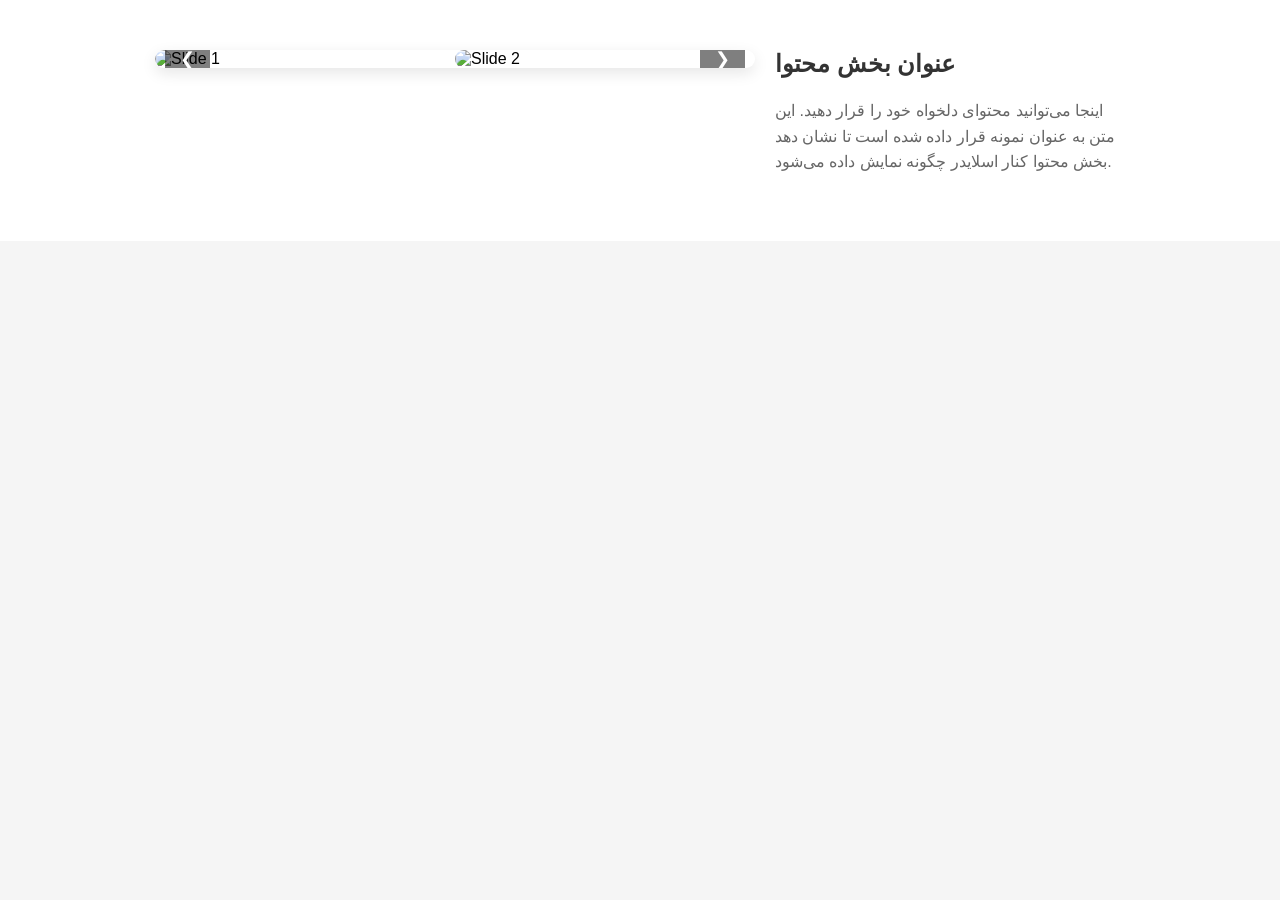
==== سیبری.html @ e6943df7 "Add files via upload" ====
<!DOCTYPE html>
<html lang="fa">
<head>
  <meta charset="UTF-8">
  <meta name="viewport" content="width=device-width, initial-scale=1.0">
  <title>اسلایدر دو تایی</title>
  <style>
    body {
      font-family: Arial, sans-serif;
      margin: 0;
      padding: 0;
      background-color: #f5f5f5;
    }

    .section {
      display: flex;
      justify-content: center;
      align-items: flex-start;
      gap: 20px;
      padding: 50px;
      background-color: #fff;
    }

    /* ستون اسلایدر */
    .slider-container {
      width: 60%;
      max-width: 600px;
      position: relative;
      overflow: hidden;
      border-radius: 10px;
      box-shadow: 0 5px 15px rgba(0,0,0,0.1);
    }

    .slides {
      display: flex;
      transition: transform 0.5s ease-in-out;
    }

    .slide {
      min-width: 50%;
      box-sizing: border-box;
    }

    .slide img {
      width: 100%;
      display: block;
      border-radius: 10px;
    }

    /* دکمه های قبلی/بعدی */
    .prev, .next {
      position: absolute;
      top: 50%;
      transform: translateY(-50%);
      background-color: rgba(0,0,0,0.5);
      color: #fff;
      border: none;
      padding: 10px 15px;
      cursor: pointer;
      border-radius: 5px;
      font-size: 18px;
    }

    .prev { left: 10px; }
    .next { right: 10px; }

    /* ستون محتوا */
    .content {
      width: 35%;
      max-width: 350px;
    }

    .content h2 {
      margin-top: 0;
      color: #333;
    }

    .content p {
      color: #666;
      line-height: 1.6;
    }

    /* ریسپانسیو */
    @media (max-width: 900px) {
      .section {
        flex-direction: column;
        align-items: center;
      }
      .slider-container, .content {
        width: 90%;
      }
    }
  </style>
</head>
<body>

  <div class="section">
    <!-- اسلایدر -->
    <div class="slider-container">
      <div class="slides">
        <div class="slide">
          <img src="./assets/images/پشت زمینه هدر.png" alt="Slide 1">
        </div>
        <div class="slide">
          <img src="./assets/images/عکس حرم2.jpg" alt="Slide 2">
        </div>
        <div class="slide">
            <img src="./assets/images/عکس حرم2.jpg" alt="Slide 2">
          </div>
          <div class="slide">
            <img src="./assets/images/عکس حرم2.jpg" alt="Slide 2">
          </div>
      </div>
      <button class="prev">&#10094;</button>
      <button class="next">&#10095;</button>
    </div>

    <!-- بخش محتوا -->
    <div class="content">
      <h2>عنوان بخش محتوا</h2>
      <p>
        اینجا می‌توانید محتوای دلخواه خود را قرار دهید. این متن به عنوان نمونه قرار داده شده است تا نشان دهد بخش محتوا کنار اسلایدر چگونه نمایش داده می‌شود.
      </p>
    </div>
  </div>

  <script>
    const slides = document.querySelector('.slides');
    const slide = document.querySelectorAll('.slide');
    const prev = document.querySelector('.prev');
    const next = document.querySelector('.next');
    let index = 0;

    function showSlide(i) {
      if (i >= slide.length) index = 0;
      else if (i < 0) index = slide.length - 1;
      slides.style.transform = `translateX(-${index * 100}%)`;
    }

    prev.addEventListener('click', () => {
      index--;
      showSlide(index);
    });

    next.addEventListener('click', () => {
      index++;
      showSlide(index);
    });

    // اسلایدر خودکار هر 5 ثانیه
    setInterval(() => {
      index++;
      showSlide(index);
    }, 5000);
  </script>

</body>
</html>
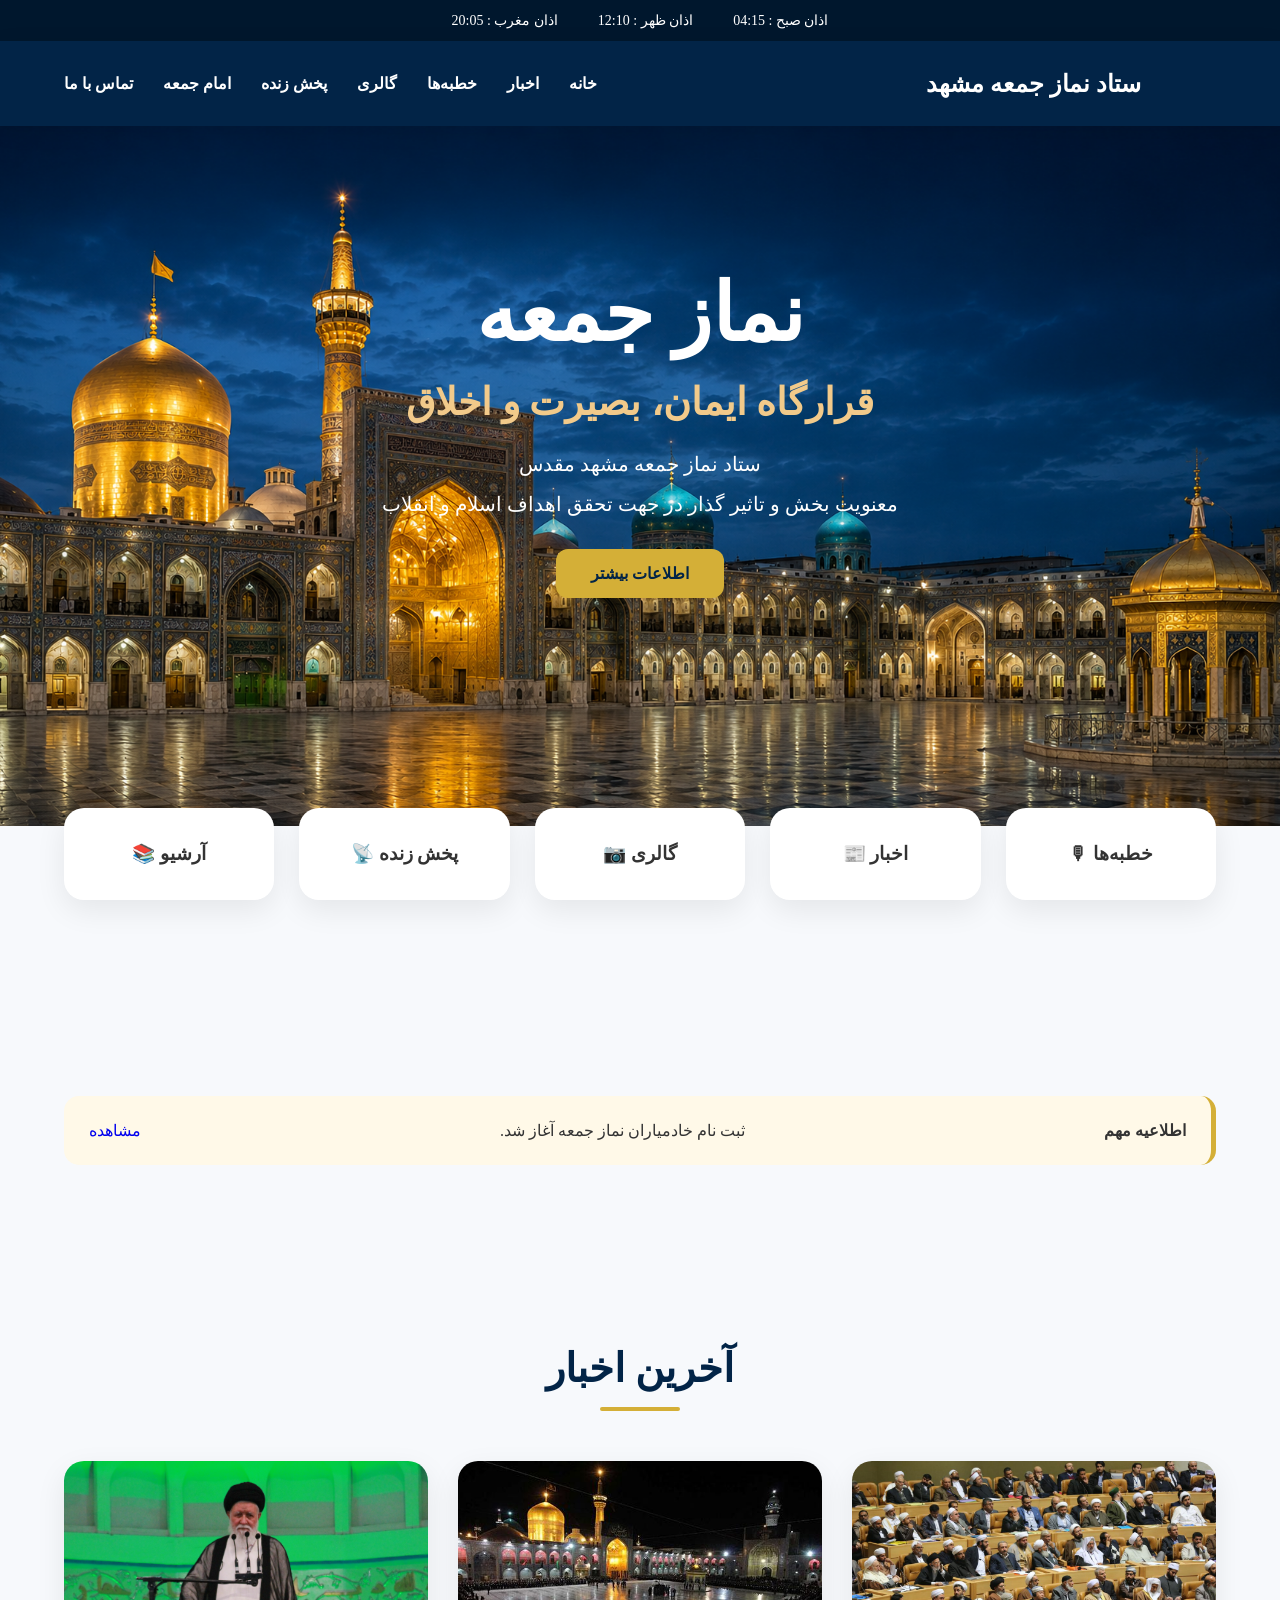
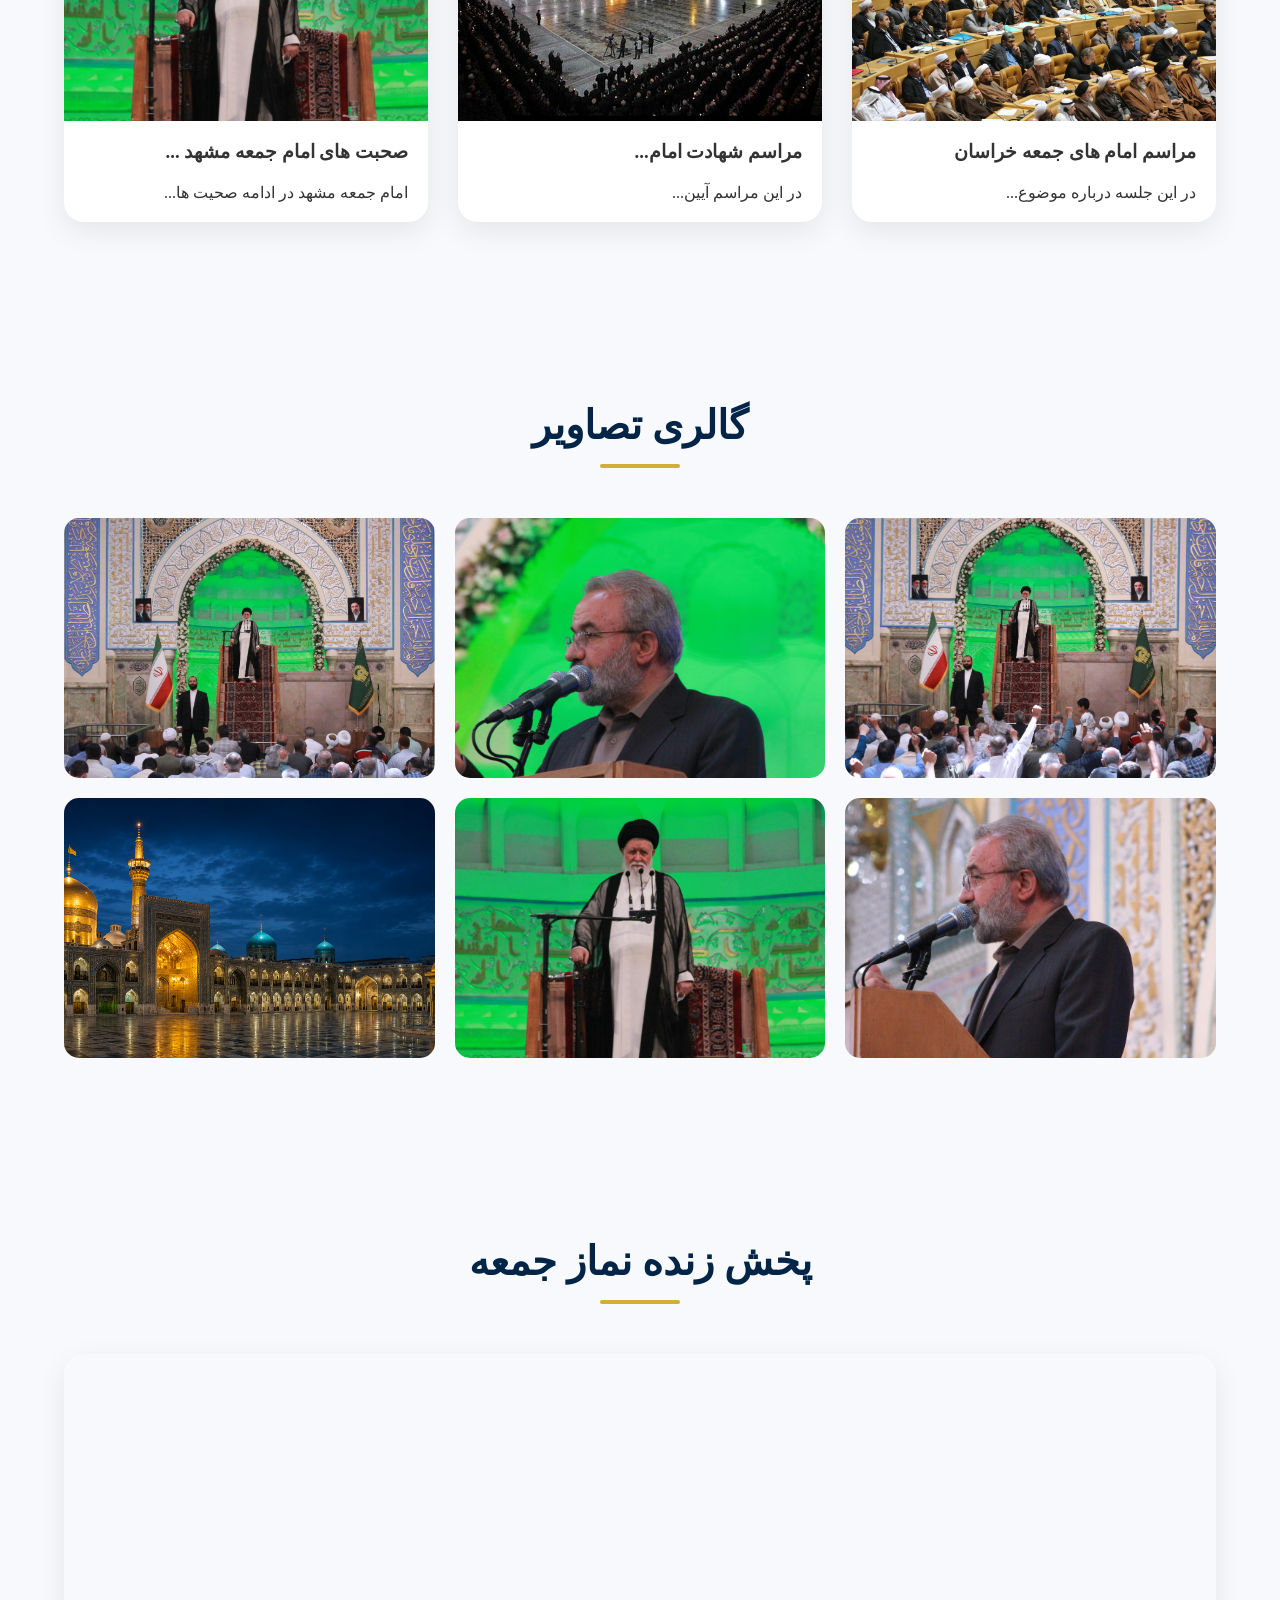
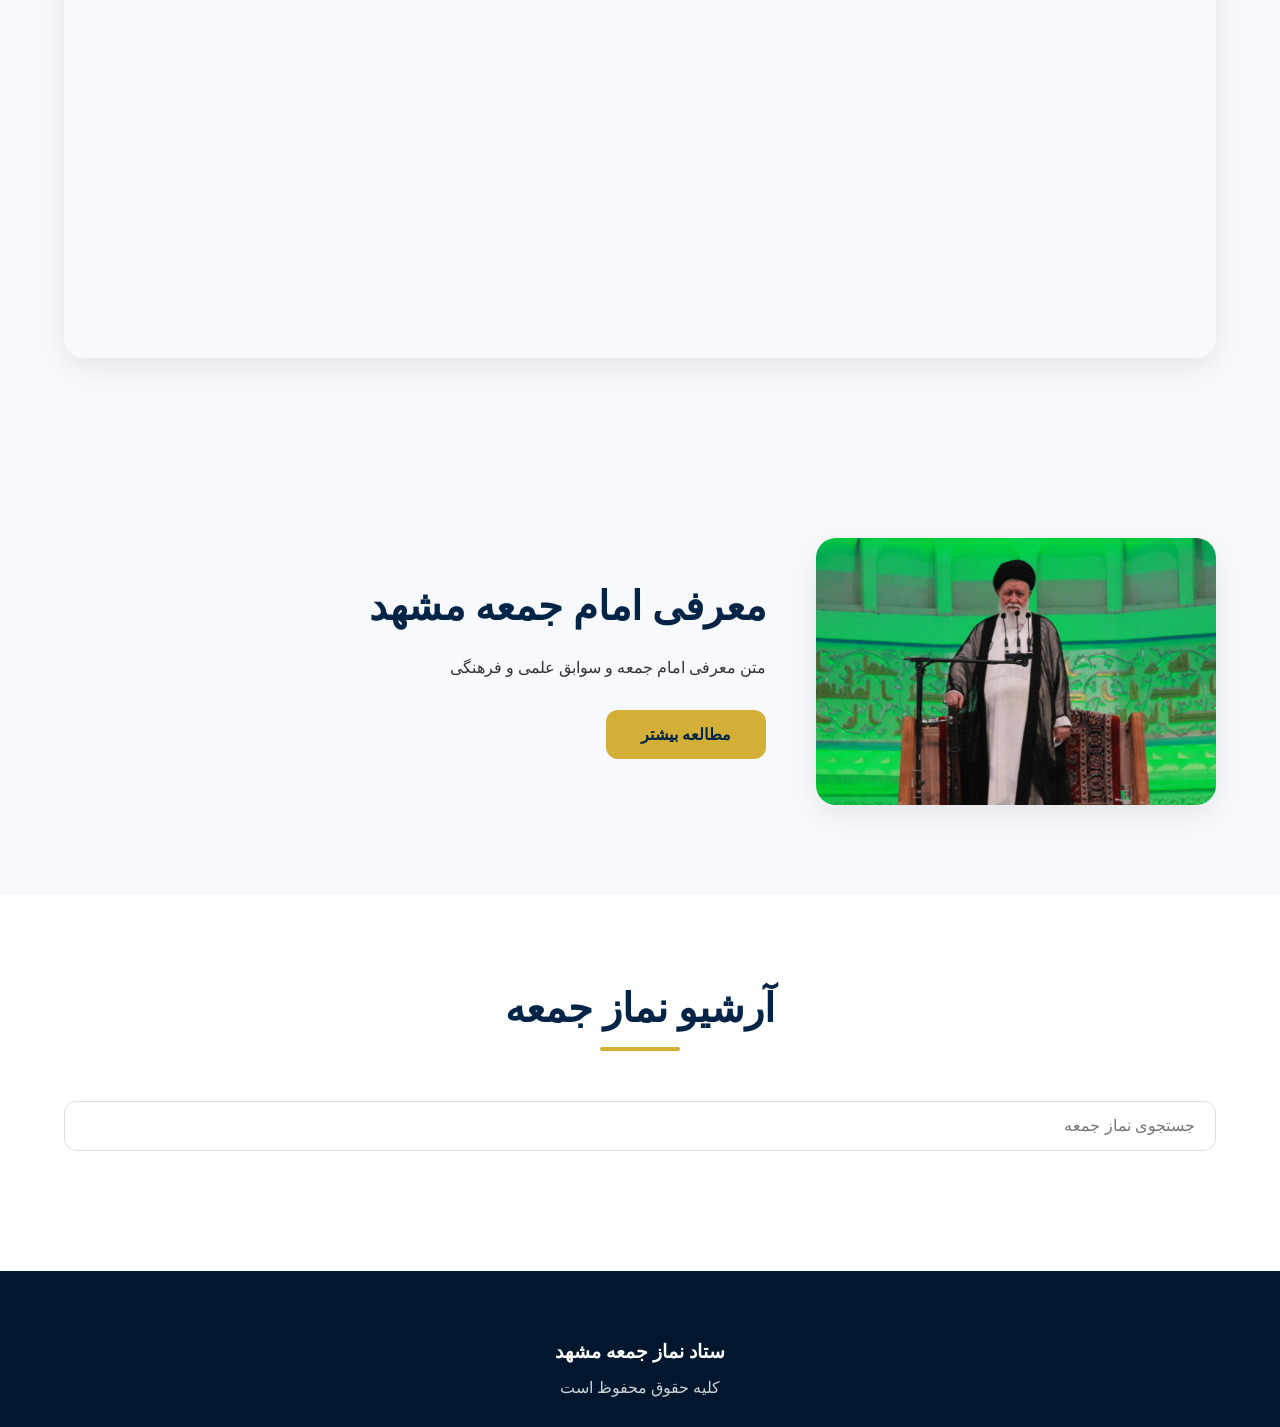
==== commit 60f1be3a: "Add files via upload" ====
--- a/سیبری.html
+++ b/سیبری.html
@@ -1,158 +1,1849 @@
 <!DOCTYPE html>
-<html lang="fa">
+<html lang="fa" dir="rtl">
+
 <head>
-  <meta charset="UTF-8">
-  <meta name="viewport" content="width=device-width, initial-scale=1.0">
-  <title>اسلایدر دو تایی</title>
-  <style>
-    body {
-      font-family: Arial, sans-serif;
-      margin: 0;
-      padding: 0;
-      background-color: #f5f5f5;
-    }
-
-    .section {
-      display: flex;
-      justify-content: center;
-      align-items: flex-start;
-      gap: 20px;
-      padding: 50px;
-      background-color: #fff;
-    }
-
-    /* ستون اسلایدر */
-    .slider-container {
-      width: 60%;
-      max-width: 600px;
-      position: relative;
-      overflow: hidden;
-      border-radius: 10px;
-      box-shadow: 0 5px 15px rgba(0,0,0,0.1);
-    }
-
-    .slides {
-      display: flex;
-      transition: transform 0.5s ease-in-out;
-    }
-
-    .slide {
-      min-width: 50%;
-      box-sizing: border-box;
-    }
-
-    .slide img {
-      width: 100%;
-      display: block;
-      border-radius: 10px;
-    }
-
-    /* دکمه های قبلی/بعدی */
-    .prev, .next {
-      position: absolute;
-      top: 50%;
-      transform: translateY(-50%);
-      background-color: rgba(0,0,0,0.5);
-      color: #fff;
-      border: none;
-      padding: 10px 15px;
-      cursor: pointer;
-      border-radius: 5px;
-      font-size: 18px;
-    }
-
-    .prev { left: 10px; }
-    .next { right: 10px; }
-
-    /* ستون محتوا */
-    .content {
-      width: 35%;
-      max-width: 350px;
-    }
-
-    .content h2 {
-      margin-top: 0;
-      color: #333;
-    }
-
-    .content p {
-      color: #666;
-      line-height: 1.6;
-    }
-
-    /* ریسپانسیو */
-    @media (max-width: 900px) {
-      .section {
-        flex-direction: column;
-        align-items: center;
-      }
-      .slider-container, .content {
-        width: 90%;
-      }
-    }
-  </style>
+
+<meta charset="UTF-8">
+<meta name="viewport" content="width=device-width, initial-scale=1.0">
+
+<title>ستاد نماز جمعه مشهد</title>
+
+<link rel="stylesheet" href="cs/style.css">
+<link href="https://cdn.jsdelivr.net/gh/rastikerdar/vazirmatn@v33.003/Vazirmatn-font-face.css" rel="stylesheet">
+
+<link rel="stylesheet"
+href="https://cdn.jsdelivr.net/npm/swiper@11/swiper-bundle.min.css">
+
+<link rel="preconnect" href="https://fonts.googleapis.com">
+
+<style>
+/*ریست و متغیرها*/
+
+button {
+    font-family: 'Vazirmatn', sans-serif;
+    font-size: 15px;
+}
+:root{
+
+    --primary:#022447;
+    --secondary:#d4af37;
+    --dark:#00172d;
+    --light:#f7f9fc;
+    --white:#ffffff;
+    
+    --radius:18px;
+    
+    --shadow:
+    0 10px 30px rgba(0,0,0,.08);
+    
+    }
+    
+    *{
+    margin:0;
+    padding:0;
+    box-sizing:border-box;
+    }
+    
+    html{
+    scroll-behavior:smooth;
+    }
+    
+    body{
+    
+    font-family:tahoma;
+    
+    background:var(--light);
+    
+    direction:rtl;
+    
+    overflow-x:hidden;
+    
+    color:#333;
+    }
+    
+    a{
+    text-decoration:none;
+    }
+    
+    img{
+    max-width:100%;
+    display:block;
+    }
+    
+    .container{
+    
+    width:90%;
+    
+    max-width:1400px;
+    
+    margin:auto;
+    }
+    
+    section{
+    
+    padding:90px 0;
+    }
+    /*نوار بالا*/
+    .top-bar{
+
+        background:var(--dark);
+        
+        color:white;
+        
+        padding:12px 0;
+        
+        font-size:14px;
+        }
+        
+        .prayer-times{
+        
+        display:flex;
+        
+        justify-content:center;
+        
+        gap:40px;
+        
+        flex-wrap:wrap;
+        }
+        /*هدر*/
+        .header{
+
+            background:var(--primary);
+            
+            position:sticky;
+            
+            top:0;
+            
+            z-index:999;
+            
+            box-shadow:0 5px 20px rgba(0,0,0,.1);
+            }
+            
+            .header .container{
+            
+            display:flex;
+            
+            justify-content:space-between;
+            
+            align-items:center;
+            
+            height:85px;
+            }
+            
+            .logo{
+            
+            display:flex;
+            
+            align-items:center;
+            
+            gap:15px;
+            
+            color:white;
+            }
+            
+            .logo img{
+            
+            width:60px;
+            }
+            
+            .menu ul{
+            
+            display:flex;
+            
+            list-style:none;
+            
+            gap:30px;
+            }
+            
+            .menu a{
+            
+            color:white;
+            
+            font-weight:bold;
+            
+            transition:.3s;
+            }
+            
+            .menu a:hover{
+            
+            color:var(--secondary);
+            }
+            /*منوی همبرگری*/
+            .hamburger{
+
+                display:none;
+                
+                width:35px;
+                
+                cursor:pointer;
+                }
+                
+                .hamburger span{
+                
+                display:block;
+                
+                height:4px;
+                
+                background:white;
+                
+                margin:6px 0;
+                
+                border-radius:10px;
+                
+                transition:.3s;
+                }
+                
+                .hamburger.active span:nth-child(1){
+                
+                transform:
+                rotate(45deg)
+                translate(7px,7px);
+                }
+                
+                .hamburger.active span:nth-child(2){
+                
+                opacity:0;
+                }
+                
+                .hamburger.active span:nth-child(3){
+                
+                transform:
+                rotate(-45deg)
+                translate(7px,-7px);
+                }
+                /*هیرو*/
+                .hero{
+                    background-image: url(../assets/images/پشت\ زمینه\ هدر.png);
+                    padding:0;
+                    
+                    height:700px;
+
+                    background-repeat: no-repeat; /* عدم تکرار */
+                    background-size: cover;       /* پوشش کامل صفحه */
+                    background-position: center;  /* قرارگیری در مرکز */
+                    }
+                    
+                    .heroSwiper{
+                    
+                    height:100%;
+                    }
+                    
+                    .swiper-slide{
+                    
+                    display:flex;
+                    
+                    align-items:center;
+                    
+                    justify-content:center;
+                    
+                    text-align:center;
+                    
+                    position:relative;
+                    }
+                    
+                    .swiper-slide::before{
+                    
+                    content:"";
+                    
+                    position:absolute;
+                    
+                    inset:0;
+                    
+                    /* background:rgba(0,0,0,.45); */
+                    
+                    z-index:1;
+                    }
+                    
+                    .hero-content{
+                    margin: auto;
+                    position:relative;
+                    
+                    z-index:2;
+                    margin-top: 11%;
+                    color:white;
+                    
+                    max-width:900px;
+                    }
+                    
+                    .hero-content h1{
+                    
+                    font-size:80px;
+                    
+                    margin-bottom:20px;
+                    }
+                    
+                    .hero-content h2{
+                    color: #f2ca8a;
+                    font-size:38px;
+                    
+                    margin-bottom:20px;
+                    }
+                    
+                    .hero-content p{
+                    
+                    font-size:20px;
+                    
+                    line-height:2;
+                    }
+                    /*تصاویر اسلایدر*/
+                    .slide1{
+
+                        background:url("./assets/images/پشت\ زمینه\ هدر.png");
+                        
+                        background-size:cover;
+                        background-position:center;
+                        }
+                        
+                        .slide2{
+                        
+                        background:url("../assets/images/hero2.jpg");
+                        
+                        background-size:cover;
+                        background-position:center;
+                        }
+                        
+                        .slide3{
+                        
+                        background:url("../assets/images/hero3.jpg");
+                        
+                        background-size:cover;
+                        background-position:center;
+                        }
+/*دکمه‌ها*/
+.btn{
+
+    display:inline-block;
+    
+    margin-top:25px;
+    
+    padding:15px 35px;
+    
+    background:var(--secondary);
+    
+    color:var(--primary);
+    
+    font-weight:bold;
+    
+    border-radius:12px;
+    
+    transition:.3s;
+    }
+    
+    .btn:hover{
+    
+    transform:translateY(-5px);
+    
+    box-shadow:
+    0 10px 25px rgba(212,175,55,.4);
+    }                        
+/*عنوان سکشن‌ها*/
+.section-title{
+
+    text-align:center;
+    
+    margin-bottom:50px;
+    }
+    
+    .section-title h2{
+    
+    font-size:40px;
+    
+    color:var(--primary);
+    
+    position:relative;
+    }
+    
+    .section-title h2::after{
+    
+    content:"";
+    
+    display:block;
+    
+    width:80px;
+    
+    height:4px;
+    
+    background:var(--secondary);
+    
+    margin:15px auto;
+    
+    border-radius:20px;
+    }
+/*خدمات*/
+.services .container{
+
+    display:grid;
+    
+    grid-template-columns:
+    repeat(5,1fr);
+    
+    gap:25px;
+    
+    margin-top:-100px;
+    
+    position:relative;
+    
+    z-index:50;
+    }
+    
+    .service-card{
+    margin-top: -.5rem;
+    background:white;
+    
+    padding:35px;
+    
+    text-align:center;
+    
+    border-radius:20px;
+    
+    box-shadow:var(--shadow);
+    
+    transition:.3s;
+    }
+    
+    .service-card:hover{
+    
+    transform:
+    translateY(-10px);
+    }        
+/*اطلاعیه مهم*/
+.important-box{
+
+    background:#fff9e8;
+    
+    border-right:5px solid var(--secondary);
+    
+    padding:25px;
+    
+    border-radius:15px;
+    
+    display:flex;
+    
+    justify-content:space-between;
+    
+    align-items:center;
+    
+    gap:20px;
+    }
+/*پخش زنده*/
+.live-box{
+
+    overflow:hidden;
+    
+    border-radius:20px;
+    
+    box-shadow:var(--shadow);
+    }
+    
+    .live-box iframe{
+    
+    width:100%;
+    
+    height:600px;
+    
+    border:none;
+    }
+/*معرفی امام جمعه*/
+.imam-grid{
+
+    display:grid;
+    
+    grid-template-columns:
+    400px 1fr;
+    
+    gap:50px;
+    
+    align-items:center;
+    }
+    
+    .imam-grid img{
+    
+    border-radius:20px;
+    
+    box-shadow:var(--shadow);
+    }
+    
+    .imam-grid h2{
+    
+    font-size:40px;
+    
+    margin-bottom:20px;
+    
+    color:var(--primary);
+    }
+    
+    .imam-grid p{
+    
+    line-height:2.2;
+    }
+    /*اخبار*/
+    .news-grid{
+
+        display:grid;
+        
+        grid-template-columns:
+        repeat(3,1fr);
+        
+        gap:30px;
+        }
+        
+        .news-card{
+        
+        background:white;
+        
+        border-radius:20px;
+        
+        overflow:hidden;
+        
+        box-shadow:var(--shadow);
+        }
+        
+        .news-card img{
+        
+        height:260px;
+        
+        width:100%;
+        
+        object-fit:cover;
+        }
+        
+        .news-card h3{
+        
+        padding:20px;
+        }
+        
+        .news-card p{
+        
+        padding:0 20px 20px;
+        }
+/*گالری*/
+.gallery-grid{
+
+    display:grid;
+    
+    grid-template-columns:
+    repeat(3,1fr);
+    
+    gap:20px;
+    }
+    
+    .gallery-grid img{
+    
+    height:260px;
+    width: 100%;
+    object-fit:cover;
+    
+    border-radius:15px;
+    
+    transition:.4s;
+    }
+    
+    .gallery-grid img:hover{
+    
+    transform:scale(1.05);
+    }        
+/*آرشیو خطبه‌ها*/    
+.khotbeh{
+
+    background:white;
+    }
+    
+    #searchKhotbeh{
+    
+    width:100%;
+    
+    padding:15px 20px;
+    
+    border:1px solid #ddd;
+    
+    border-radius:12px;
+    
+    margin-bottom:30px;
+    
+    font-size:16px;
+    }
+    
+    .khotbeh-list{
+    
+    display:flex;
+    
+    flex-direction:column;
+    
+    gap:20px;
+    }
+    
+    .khotbeh-item{
+    
+    background:#fff;
+    
+    padding:25px;
+    
+    border-radius:15px;
+    
+    box-shadow:var(--shadow);
+    
+    display:flex;
+    
+    justify-content:space-between;
+    
+    align-items:center;
+    }
+    
+    .khotbeh-item a{
+    
+    background:var(--primary);
+    
+    color:white;
+    
+    padding:10px 20px;
+    
+    border-radius:10px;
+    }
+/*دانلود فایل‌ها*/
+.downloads{
+
+    background:#f9fbfd;
+    }
+    
+    .downloads-grid{
+    
+    display:grid;
+    
+    grid-template-columns:
+    repeat(2,1fr);
+    
+    gap:25px;
+    }
+    
+    .download-card{
+    
+    background:white;
+    
+    padding:30px;
+    
+    border-radius:20px;
+    
+    box-shadow:var(--shadow);
+    
+    display:flex;
+    
+    justify-content:space-between;
+    
+    align-items:center;
+    }
+    
+    .download-card a{
+    
+    background:var(--secondary);
+    
+    color:var(--primary);
+    
+    padding:12px 25px;
+    
+    border-radius:10px;
+    
+    font-weight:bold;
+    }
+/*مناسبت‌ها*/
+.events{
+
+    background:white;
+    }
+    
+    .event-item{
+    
+    background:#fff;
+    
+    padding:20px;
+    
+    border-radius:15px;
+    
+    margin-bottom:15px;
+    
+    box-shadow:var(--shadow);
+    
+    font-size:18px;
+    }
+/*آمار*/
+.stats{
+
+background:var(--primary);
+
+color:white;
+}
+
+.stats-grid{
+
+display:grid;
+
+grid-template-columns:
+repeat(4,1fr);
+
+gap:30px;
+}
+
+.stat{
+
+text-align:center;
+}
+
+.stat h2{
+
+font-size:55px;
+
+color:var(--secondary);
+
+margin-bottom:10px;
+}
+
+.stat p{
+
+font-size:18px;
+}            
+/*فرم تماس*/
+.contact{
+
+    background:white;
+    }
+    
+    .contact form{
+    
+    max-width:800px;
+    
+    margin:auto;
+    
+    display:flex;
+    
+    flex-direction:column;
+    
+    gap:20px;
+    }
+    
+    .contact input,
+    .contact textarea{
+    
+    padding:15px;
+    
+    border:1px solid #ddd;
+    
+    border-radius:12px;
+    
+    font-size:16px;
+    }
+    
+    .contact textarea{
+    
+    height:180px;
+    
+    resize:none;
+    }
+    
+    .contact button{
+    
+    background:var(--primary);
+    
+    color:white;
+    
+    padding:15px;
+    
+    border:none;
+    
+    border-radius:12px;
+    
+    cursor:pointer;
+    
+    font-size:18px;
+    }
+/*فوتر*/
+.footer{
+
+    background:var(--dark);
+    
+    color:white;
+    
+    padding:70px 0 30px;
+    }
+    
+    .footer .container{
+    
+    text-align:center;
+    }
+    
+    .footer h3{
+    
+    margin-bottom:15px;
+    }
+    
+    .footer p{
+    
+    opacity:.8;
+    }
+/*بک‌دراپ*/
+.backdrop{
+
+    position:fixed;
+    
+    top:0;
+    left:0;
+    
+    width:100%;
+    height:100%;
+    
+    background:rgba(0,0,0,.6);
+    
+    opacity:0;
+    
+    visibility:hidden;
+    
+    transition:.3s;
+    
+    z-index:998;
+    }
+    
+    .backdrop.active{
+    
+    opacity:1;
+    
+    visibility:visible;
+    }
+/*ریسپانسیو تبلت*/
+@media(max-width:992px){
+
+    .hero-content h1{
+    
+    font-size:55px;
+    }
+    
+    .hero-content h2{
+    
+    font-size:28px;
+    }
+    
+    .services .container{
+    
+    grid-template-columns:
+    repeat(2,1fr);
+    }
+    
+    .news-grid{
+    
+    grid-template-columns:
+    repeat(2,1fr);
+    }
+    
+    .gallery-grid{
+    
+    grid-template-columns:
+    repeat(2,1fr);
+    }
+    
+    .imam-grid{
+    
+    grid-template-columns:1fr;
+    }
+    
+    .stats-grid{
+    
+    grid-template-columns:
+    repeat(2,1fr);
+    }
+    
+    .downloads-grid{
+    
+    grid-template-columns:1fr;
+    }
+    
+    }
+/*ریسپانسیو موبایل*/
+@media(max-width:768px){
+
+    .header .container{
+    
+    height:auto;
+    
+    padding:15px 0;
+    }
+    
+    .logo h2{
+    
+    font-size:18px;
+    }
+    
+    .hamburger{
+    
+    display:block;
+    
+    z-index:1000;
+    }
+    
+    .menu{
+    
+    position:fixed;
+    
+    top:0;
+    
+    right:-100%;
+    
+    width:280px;
+    
+    height:100vh;
+    
+    background:var(--primary);
+    
+    padding-top:100px;
+    
+    transition:.4s;
+    
+    z-index:999;
+    }
+    
+    .menu.active{
+    
+    right:0;
+    }
+    
+    .menu ul{
+    
+    flex-direction:column;
+    
+    align-items:center;
+    
+    gap:25px;
+    }
+    
+    .hero{
+    
+    height:550px;
+    }
+    
+    .hero-content h1{
+    
+    font-size:40px;
+    }
+    
+    .hero-content h2{
+    
+    font-size:22px;
+    }
+    
+    .hero-content p{
+    
+    font-size:15px;
+    }
+    
+    .services .container{
+    
+    grid-template-columns:1fr;
+    }
+    
+    .news-grid{
+    
+    grid-template-columns:1fr;
+    }
+    
+    .gallery-grid{
+    
+    grid-template-columns:1fr;
+    }
+    
+    .stats-grid{
+    
+    grid-template-columns:1fr;
+    }
+    
+    .khotbeh-item{
+    
+    flex-direction:column;
+    
+    gap:15px;
+    
+    text-align:center;
+    }
+    
+    .download-card{
+    
+    flex-direction:column;
+    
+    gap:15px;
+    }
+    
+    .important-box{
+    
+    flex-direction:column;
+    
+    text-align:center;
+    }
+    
+    .live-box iframe{
+    
+    height:280px;
+    }
+    
+    }         
+    
+    
+    /*خطبه و دانلود*/
+    .sermon-modal{
+
+        position:fixed;
+        
+        top:0;
+        left:0;
+        
+        width:100%;
+        height:100%;
+        
+        background:rgba(0,0,0,.7);
+        
+        display:none;
+        
+        justify-content:center;
+        
+        align-items:center;
+        
+        z-index:9999;
+        }
+        
+        .sermon-modal.active{
+        
+        display:flex;
+        }
+        
+        .modal-content{
+        
+        background:white;
+        
+        width:95%;
+        
+        max-width:1200px;
+        
+        max-height:90vh;
+        
+        overflow-y:auto;
+        
+        padding:30px;
+        
+        border-radius:20px;
+        
+        position:relative;
+        }
+        
+        .close-modal{
+        
+        position:absolute;
+        
+        left:20px;
+        
+        top:15px;
+        
+        font-size:40px;
+        
+        cursor:pointer;
+        }
+        
+        .sections-grid{
+        
+        display:grid;
+        
+        grid-template-columns:
+        repeat(auto-fit,minmax(300px,1fr));
+        
+        gap:20px;
+        
+        margin-top:30px;
+        }
+        
+        .section-box{
+        
+        background:#f8fafc;
+        
+        padding:20px;
+        
+        border-radius:15px;
+        
+        box-shadow:0 5px 15px rgba(0,0,0,.08);
+        }
+        
+        .section-box h3{
+        
+        margin-bottom:20px;
+        
+        color:#022447;
+        }
+        
+        .action-links{
+        
+        display:flex;
+        
+        flex-wrap:wrap;
+        
+        gap:10px;
+        }
+        
+        .action-links a{
+        
+        background:#022447;
+        
+        color:white;
+        
+        padding:10px 15px;
+        
+        border-radius:8px;
+        
+        font-size:14px;
+        }
+        
+        .action-links a:hover{
+        
+        background:#d4af37;
+        
+        color:#022447;
+        }
+</style>
+
 </head>
+
 <body>
 
-  <div class="section">
-    <!-- اسلایدر -->
-    <div class="slider-container">
-      <div class="slides">
-        <div class="slide">
-          <img src="./assets/images/پشت زمینه هدر.png" alt="Slide 1">
+<!-- نوار بالا -->
+<section class="top-bar">
+<div class="container">
+<div class="prayer-times">
+<span>اذان صبح : 04:15</span>
+<span>اذان ظهر : 12:10</span>
+<span>اذان مغرب : 20:05</span>
+</div>
+</div>
+</section>
+
+<!-- هدر -->
+<header class="header">
+<div class="container">
+<div class="logo">
+<img src="assets/images/logo.png" alt="">
+<h2>ستاد نماز جمعه مشهد</h2>
+</div>
+
+<div class="hamburger" id="hamburger">
+<span></span><span></span><span></span>
+</div>
+
+<nav class="menu" id="menu">
+<ul>
+<li><a href="#">خانه</a></li>
+<li><a href="#">اخبار</a></li>
+<li><a href="#">خطبه‌ها</a></li>
+<li><a href="#">گالری</a></li>
+<li><a href="#">پخش زنده</a></li>
+<li><a href="#">امام جمعه</a></li>
+<li><a href="#">تماس با ما</a></li>
+</ul>
+</nav>
+</div>
+</header>
+
+<!-- هیرو -->
+<section class="hero">
+<div class="swiper heroSwiper">
+<div class="swiper-wrapper">
+
+<div class="swiper-slide slide1">
+<div class="hero-content">
+<h1>نماز جمعه</h1>
+<h2>قرارگاه ایمان، بصیرت و اخلاق</h2>
+<p>ستاد نماز جمعه مشهد مقدس</p>
+<p>معنویت بخش و تاثیر گذار در جهت تحقق اهداف اسلام و انقلاب</p>
+<a href="#" class="btn">اطلاعات بیشتر</a>
+</div>
+</div>
+
+<div class="swiper-slide slide2">
+<div class="hero-content">
+<h1>آرشیو خطبه‌ها</h1>
+<h2>دسترسی به فایل‌های صوتی و متنی</h2>
+<a href="#" class="btn">مشاهده آرشیو</a>
+</div>
+</div>
+
+<div class="swiper-slide slide3">
+<div class="hero-content">
+<h1>پخش زنده</h1>
+<h2>تماشای زنده نماز جمعه</h2>
+<a href="#" class="btn">ورود به پخش</a>
+</div>
+</div>
+
+</div>
+<div class="swiper-pagination"></div>
+</div>
+</section>
+<section class="services">
+
+    <div class="container">
+    
+    <div class="service-card">
+    
+    <h3>خطبه‌ها 🎙</h3>
+    </div>
+    
+    <div class="service-card">
+        
+        <h3>اخبار 📰</h3>
+    </div>
+    
+    <div class="service-card">
+    
+    <h3>گالری 📷</h3>
+    </div>
+    
+    <div class="service-card">
+    
+    <h3>پخش زنده 📡</h3>
+    </div>
+    
+    <div class="service-card">
+    
+    <h3>آرشیو 📚</h3>
+    </div>
+    
+    </div>
+    
+    </section>
+    
+    <!-- اطلاعیه مهم -->
+    <section class="important-news">
+        
+        <div class="container">
+            
+            <div class="important-box">
+                
+                <strong>
+                    اطلاعیه مهم
+                </strong>
+                
+                <p>
+                    ثبت نام خادمیاران نماز جمعه آغاز شد.
+                </p>
+                
+                <a href="#">
+                    مشاهده
+                </a>
+                
+            </div>
+            
         </div>
-        <div class="slide">
-          <img src="./assets/images/عکس حرم2.jpg" alt="Slide 2">
+        
+    </section>
+    <!-- اخبار -->
+    <section class="news">
+        
+        <div class="container">
+            
+            <div class="section-title">
+                
+                <h2>
+                    آخرین اخبار
+                </h2>
+                
+            </div>
+            
+            <div class="news-grid">
+                
+                <article class="news-card">
+                    
+                    <img src="assets/images/تجمع امام های جمعه.jpg">
+                    
+                    <h3>
+                        مراسم  امام های جمعه خراسان
+                    </h3>
+                    
+                    <p>
+                        در این جلسه درباره موضوع...
+                    </p>
+                    
+                </article>
+                
+                <article class="news-card">
+                    
+                    <img src="assets/images/عکس حرم تجمع شهادت.jpg">
+                    
+                    <h3>
+                        مراسم شهادت امام...
+                    </h3>
+                    
+                    <p>
+                        در این مراسم آیین...
+                    </p>
+                    
+                </article>
+                
+                <article class="news-card">
+                    
+                    <img src="./assets/images/alame.JPG">
+                    
+                    <h3>
+                        صحبت های امام جمعه مشهد ...
+                    </h3>
+                    
+                    <p>
+                        امام جمعه مشهد در ادامه صحیت ها...
+                    </p>
+                    
+                </article>
+                
+            </div>
+            
         </div>
-        <div class="slide">
-            <img src="./assets/images/عکس حرم2.jpg" alt="Slide 2">
-          </div>
-          <div class="slide">
-            <img src="./assets/images/عکس حرم2.jpg" alt="Slide 2">
-          </div>
-      </div>
-      <button class="prev">&#10094;</button>
-      <button class="next">&#10095;</button>
+        
+    </section>
+    <!-- گالری -->
+    <section class="gallery">
+    
+    <div class="container">
+    
+    <div class="section-title">
+    
+    <h2>
+    گالری تصاویر
+    </h2>
+    
     </div>
-
-    <!-- بخش محتوا -->
-    <div class="content">
-      <h2>عنوان بخش محتوا</h2>
-      <p>
-        اینجا می‌توانید محتوای دلخواه خود را قرار دهید. این متن به عنوان نمونه قرار داده شده است تا نشان دهد بخش محتوا کنار اسلایدر چگونه نمایش داده می‌شود.
-      </p>
+    
+    <div class="gallery-grid">
+    
+    <img src="assets/images/alame-kh.JPG">
+    
+    <img src="assets/images/IMG_5802.JPG">
+    
+    <img src="assets/images/kotbeh1.jpg">
+    
+    <img src="assets/images/sokhan.JPG">
+    
+    <img src="assets/images/alame.JPG">
+    
+    <img src="assets/images/پشت زمینه هدر.png">
+    
     </div>
-  </div>
-
-  <script>
-    const slides = document.querySelector('.slides');
-    const slide = document.querySelectorAll('.slide');
-    const prev = document.querySelector('.prev');
-    const next = document.querySelector('.next');
-    let index = 0;
-
-    function showSlide(i) {
-      if (i >= slide.length) index = 0;
-      else if (i < 0) index = slide.length - 1;
-      slides.style.transform = `translateX(-${index * 100}%)`;
-    }
-
-    prev.addEventListener('click', () => {
-      index--;
-      showSlide(index);
+    
+    </div>
+    
+    </section>
+    
+    <!-- پخش زنده -->
+    <section class="live-stream">
+    
+    <div class="container">
+    
+    <div class="section-title">
+    
+    <h2>
+    پخش زنده نماز جمعه
+    </h2>
+    
+    </div>
+    
+    <div class="live-box">
+    
+    <iframe
+    src=""
+    allowfullscreen>
+    </iframe>
+    
+    </div>
+    
+    </div>
+    
+    </section>
+    
+    <!-- امام جمعه -->
+    <section class="imam-section">
+    
+    <div class="container">
+    
+    <div class="imam-grid">
+    
+    <img
+    src="assets/images/alame.JPG"
+    alt="">
+    
+    <div>
+    
+    <h2>
+    معرفی امام جمعه مشهد
+    </h2>
+    
+    <p>
+    
+    متن معرفی امام جمعه
+    و سوابق علمی و فرهنگی
+    
+    </p>
+    
+    <a href="#" class="btn">
+    مطالعه بیشتر
+    </a>
+    
+    </div>
+    
+    </div>
+    
+    </div>
+    
+    </section>
+<!-- آرشیو خطبه‌ها -->
+<section class="khotbeh">
+<div class="container">
+
+<div class="section-title">
+<h2>آرشیو نماز جمعه</h2>
+</div>
+
+<input type="text" id="searchKhotbeh" placeholder="جستجوی نماز جمعه">
+
+<div class="khotbeh-list" id="khotbehList"></div>
+
+</div>
+</section>
+
+<!-- Modal -->
+<div class="sermon-modal" id="sermonModal">
+<div class="modal-content">
+
+<span class="close-modal" id="closeModal">&times;</span>
+
+<div id="modalBody"></div>
+
+</div>
+</div>
+
+<!-- فوتر -->
+<footer class="footer">
+<div class="container">
+<h3>ستاد نماز جمعه مشهد</h3>
+<p>کلیه حقوق محفوظ است</p>
+</div>
+</footer>
+
+
+<script src="https://cdn.jsdelivr.net/npm/swiper@11/swiper-bundle.min.js"></script>
+<script src="./js/main.js"></script>
+
+<!-- <script>
+
+    async function loadKhotbeh() {
+    
+        console.log("===== loadKhotbeh START =====");
+    
+        try {
+    
+            const list = document.getElementById('khotbehList');
+    
+            console.log("khotbehList:", list);
+    
+            if (!list) {
+                console.error("❌ عنصر khotbehList پیدا نشد");
+                return;
+            }
+    
+            const url = './khotbeh/khotbehindex.json';
+    
+            console.log("Fetching:", url);
+    
+            const res = await fetch(url);
+    
+            console.log("Response:", res);
+            console.log("Status:", res.status);
+    
+            if (!res.ok) {
+                throw new Error(`HTTP Error ${res.status}`);
+            }
+    
+            const data = await res.json();
+    
+            console.log("JSON Data:", data);
+    
+            if (!Array.isArray(data)) {
+                console.error("❌ JSON باید آرایه باشد");
+                return;
+            }
+    
+            list.innerHTML = data.map(item => `
+                <div class="khotbeh-item"
+                     onclick="openKhotbeh('${item.id}','${item.title}')">
+    
+                    <h3>${item.title}</h3>
+    
+                    <p>${item.desc || ''}</p>
+    
+                    <a href="javascript:void(0)">
+                        مشاهده
+                    </a>
+    
+                </div>
+            `).join('');
+    
+            console.log("✅ خطبه‌ها نمایش داده شدند");
+    
+        } catch (err) {
+    
+            console.error("❌ ERROR IN loadKhotbeh");
+            console.error(err);
+    
+        }
+    }
+    
+    
+    function openKhotbeh(id, title) {
+    
+        console.log("Opening:", id);
+    
+        const modalBody = document.getElementById('modalBody');
+    
+        if (!modalBody) {
+            console.error("❌ modalBody پیدا نشد");
+            return;
+        }
+    
+        const base = `./khotbeh/${id}/`;
+    
+        modalBody.innerHTML = `
+            <h2>${title}</h2>
+    
+            <h3>قرآن</h3>
+            <a href="${base}quran.mp4" target="_blank">🎥 ویدیو</a>
+            <a href="${base}quran.mp3" target="_blank">🎧 صوت</a>
+    
+            <h3>پیش خطبه</h3>
+            <a href="${base}pre_video.mp4" target="_blank">🎥 ویدیو</a>
+            <a href="${base}pre_audio.mp3" target="_blank">🎧 صوت</a>
+    
+            <h3>خطبه اول</h3>
+            <a href="${base}khutbah1_video.mp4" target="_blank">🎥 ویدیو</a>
+            <a href="${base}khutbah1_audio.mp3" target="_blank">🎧 صوت</a>
+    
+            <h3>خطبه دوم</h3>
+            <a href="${base}khutbah2_video.mp4" target="_blank">🎥 ویدیو</a>
+            <a href="${base}khutbah2_audio.mp3" target="_blank">🎧 صوت</a>
+        `;
+    
+        const modal = document.getElementById('sermonModal');
+    
+        if (!modal) {
+            console.error("❌ sermonModal پیدا نشد");
+            return;
+        }
+    
+        modal.style.display = 'flex';
+    }
+    
+    
+    document.addEventListener('DOMContentLoaded', () => {
+    
+        console.log("✅ DOMContentLoaded");
+    
+        loadKhotbeh();
+    
+        const closeBtn = document.getElementById('closeModal');
+    
+        console.log("closeModal:", closeBtn);
+    
+        if (closeBtn) {
+    
+            closeBtn.onclick = function () {
+    
+                const modal = document.getElementById('sermonModal');
+    
+                if (modal) {
+                    modal.style.display = 'none';
+                }
+    
+            };
+    
+        } else {
+    
+            console.error("❌ closeModal پیدا نشد");
+    
+        }
+    
     });
-
-    next.addEventListener('click', () => {
-      index++;
-      showSlide(index);
+    
+    </script> -->
+
+    <script>
+
+        // =========================
+        // آرشیو خطبه‌ها
+        // =========================
+        
+        const khotbehData = [
+            {
+                id: "namaz1405-02-13",
+                title: "نماز جمعه ۲۸ اردیبهشت ۱۴۰۵",
+                desc: "سبک زندگی اسلامی"
+            }
+        ];
+        
+        // =========================
+        // نمایش لیست خطبه‌ها
+        // =========================
+        
+        function loadKhotbeh() {
+        
+            const list = document.getElementById("khotbehList");
+        
+            if (!list) {
+                console.error("khotbehList پیدا نشد");
+                return;
+            }
+        
+            list.innerHTML = khotbehData.map(item => `
+                <div class="khotbeh-item"
+                     onclick="openKhotbeh('${item.id}','${item.title}')">
+        
+                    <h3>${item.title}</h3>
+        
+                    <p>${item.desc}</p>
+        
+                    <a href="javascript:void(0)">
+                        مشاهده
+                    </a>
+        
+                </div>
+            `).join("");
+        }
+        
+        // =========================
+        // باز کردن مودال
+        // =========================
+        
+function openKhotbeh(id, title) {
+
+    const modalBody = document.getElementById("modalBody");
+
+    if (!modalBody) {
+        console.error("modalBody پیدا نشد");
+        return;
+    }
+
+    const base = `./khotbeh/${id}/`;
+
+    modalBody.innerHTML = `
+        <div style="text-align:center;margin-bottom:15px;">
+            <h2 style="margin:0;color:#222;">${title}</h2>
+        </div>
+
+        <hr>
+
+        <!-- 📖 قرآن -->
+        <h3>📖 تلاوت قرآن</h3>
+        <div style="display:flex;gap:10px;flex-wrap:wrap;">
+            <a style="padding:8px 12px;background:#2c7be5;color:#fff;border-radius:8px;text-decoration:none"
+               href="${base}quran.mp4" target="_blank">
+                ▶️ مشاهده ویدیو
+            </a>
+
+            <a style="padding:8px 12px;background:#28a745;color:#fff;border-radius:8px;text-decoration:none"
+               href="${base}quran.mp3" download>
+                ⬇️ دانلود صوت
+            </a>
+
+            <a style="padding:8px 12px;background:#6f42c1;color:#fff;border-radius:8px;text-decoration:none"
+               href="${base}quran.txt" download>
+                📄 دانلود متن
+            </a>
+        </div>
+
+        <hr>
+
+        <!-- 🎙 پیش خطبه -->
+        <h3>🎙 پیش خطبه</h3>
+        <div style="display:flex;gap:10px;flex-wrap:wrap;">
+            <a style="padding:8px 12px;background:#2c7be5;color:#fff;border-radius:8px;text-decoration:none"
+               href="${base}pre_video.mp4" target="_blank">
+                ▶️ مشاهده ویدیو
+            </a>
+
+            <a style="padding:8px 12px;background:#28a745;color:#fff;border-radius:8px;text-decoration:none"
+               href="${base}pre_audio.mp3" download>
+                ⬇️ دانلود صوت
+            </a>
+
+            <a style="padding:8px 12px;background:#6f42c1;color:#fff;border-radius:8px;text-decoration:none"
+               href="${base}pre.txt" download>
+                📄 دانلود متن
+            </a>
+        </div>
+
+        <hr>
+
+        <!-- 🕌 خطبه اول -->
+        <h3>🕌 خطبه اول</h3>
+        <div style="display:flex;gap:10px;flex-wrap:wrap;">
+            <a style="padding:8px 12px;background:#2c7be5;color:#fff;border-radius:8px;text-decoration:none"
+               href="${base}khutbah1_video.mp4" target="_blank">
+                ▶️ مشاهده ویدیو
+            </a>
+
+            <a style="padding:8px 12px;background:#28a745;color:#fff;border-radius:8px;text-decoration:none"
+               href="${base}khutbah1_audio.mp3" download>
+                ⬇️ دانلود صوت
+            </a>
+
+            <a style="padding:8px 12px;background:#6f42c1;color:#fff;border-radius:8px;text-decoration:none"
+               href="${base}khutbah1.txt" download>
+                📄 دانلود متن
+            </a>
+        </div>
+
+        <hr>
+
+        <!-- 🕌 خطبه دوم -->
+        <h3>🕌 خطبه دوم</h3>
+        <div style="display:flex;gap:10px;flex-wrap:wrap;">
+            <a style="padding:8px 12px;background:#2c7be5;color:#fff;border-radius:8px;text-decoration:none"
+               href="${base}khutbah2_video.mp4" target="_blank">
+                ▶️ مشاهده ویدیو
+            </a>
+
+            <a style="padding:8px 12px;background:#28a745;color:#fff;border-radius:8px;text-decoration:none"
+               href="${base}khutbah2_audio.mp3" download>
+                ⬇️ دانلود صوت
+            </a>
+
+            <a style="padding:8px 12px;background:#6f42c1;color:#fff;border-radius:8px;text-decoration:none"
+               href="${base}khutbah2.txt" download>
+                📄 دانلود متن
+            </a>
+        </div>
+    `;
+
+    document.getElementById("sermonModal").style.display = "flex";
+}
+        
+        // =========================
+        // بستن مودال
+        // =========================
+        
+        document.addEventListener("DOMContentLoaded", () => {
+        
+            loadKhotbeh();
+        
+            const closeBtn = document.getElementById("closeModal");
+        
+            if (closeBtn) {
+        
+                closeBtn.addEventListener("click", () => {
+        
+                    const modal = document.getElementById("sermonModal");
+        
+                    if (modal) {
+                        modal.style.display = "none";
+                    }
+        
+                });
+        
+            }
+        
+            const modal = document.getElementById("sermonModal");
+        
+            if (modal) {
+        
+                modal.addEventListener("click", (e) => {
+        
+                    if (e.target === modal) {
+                        modal.style.display = "none";
+                    }
+        
+                });
+        
+            }
+        
+        });
+        
+        // =========================
+        // جستجو
+        // =========================
+        
+        const searchInput = document.getElementById("searchKhotbeh");
+        
+        if (searchInput) {
+        
+            searchInput.addEventListener("keyup", () => {
+        
+                const value = searchInput.value.toLowerCase();
+        
+                document.querySelectorAll(".khotbeh-item").forEach(item => {
+        
+                    item.style.display =
+                        item.innerText.toLowerCase().includes(value)
+                            ? "block"
+                            : "none";
+        
+                });
+        
+            });
+        
+        }
+        // منوی همبرگری
+const hamburger = document.getElementById("hamburger");
+const menu = document.getElementById("menu");
+const backdrop = document.getElementById("backdrop");
+
+hamburger.addEventListener("click", () => {
+    hamburger.classList.toggle("active");
+    menu.classList.toggle("active");
+    backdrop.classList.toggle("active");
+});
+
+backdrop.addEventListener("click", () => {
+    menu.classList.remove("active");
+    hamburger.classList.remove("active");
+    backdrop.classList.remove("active");
+});
+
+document.querySelectorAll(".menu a").forEach(link => {
+    link.addEventListener("click", () => {
+        menu.classList.remove("active");
+        hamburger.classList.remove("active");
+        backdrop.classList.remove("active");
     });
-
-    // اسلایدر خودکار هر 5 ثانیه
-    setInterval(() => {
-      index++;
-      showSlide(index);
-    }, 5000);
-  </script>
+});
+
+// Swiper هدر
+new Swiper(".heroSwiper", {
+    loop: true,
+    speed: 1000,
+    autoplay: {
+        delay: 5000,
+        disableOnInteraction: false
+    },
+    pagination: {
+        el: ".swiper-pagination",
+        clickable: true
+    },
+    breakpoints: {
+        0: { slidesPerView: 1 },
+        768: { slidesPerView: 1 },
+        1024: { slidesPerView: 1 }
+    }
+});
+
+
+
+
+
+
+
+
+
+
+
+
+
+
+
+
+        </script>
 
 </body>
 </html>
--- a/cs/style.css
+++ b/cs/style.css
@@ -0,0 +1,1082 @@
+/*ریست و متغیرها*/
+
+button {
+    font-family: 'Vazirmatn', sans-serif;
+    font-size: 15px;
+}
+:root{
+
+    --primary:#022447;
+    --secondary:#d4af37;
+    --dark:#00172d;
+    --light:#f7f9fc;
+    --white:#ffffff;
+    
+    --radius:18px;
+    
+    --shadow:
+    0 10px 30px rgba(0,0,0,.08);
+    
+    }
+    
+    *{
+    margin:0;
+    padding:0;
+    box-sizing:border-box;
+    }
+    
+    html{
+    scroll-behavior:smooth;
+    }
+    
+    body{
+    
+    font-family:tahoma;
+    
+    background:var(--light);
+    
+    direction:rtl;
+    
+    overflow-x:hidden;
+    
+    color:#333;
+    }
+    
+    a{
+    text-decoration:none;
+    }
+    
+    img{
+    max-width:100%;
+    display:block;
+    }
+    
+    .container{
+    
+    width:90%;
+    
+    max-width:1400px;
+    
+    margin:auto;
+    }
+    
+    section{
+    
+    padding:90px 0;
+    }
+    /*نوار بالا*/
+    .top-bar{
+
+        background:var(--dark);
+        
+        color:white;
+        
+        padding:12px 0;
+        
+        font-size:14px;
+        }
+        
+        .prayer-times{
+        
+        display:flex;
+        
+        justify-content:center;
+        
+        gap:40px;
+        
+        flex-wrap:wrap;
+        }
+        /*هدر*/
+        .header{
+
+            background:var(--primary);
+            
+            position:sticky;
+            
+            top:0;
+            
+            z-index:999;
+            
+            box-shadow:0 5px 20px rgba(0,0,0,.1);
+            }
+            
+            .header .container{
+            
+            display:flex;
+            
+            justify-content:space-between;
+            
+            align-items:center;
+            
+            height:85px;
+            }
+            
+            .logo{
+            
+            display:flex;
+            
+            align-items:center;
+            
+            gap:15px;
+            
+            color:white;
+            }
+            
+            .logo img{
+            
+            width:60px;
+            }
+            
+            .menu ul{
+            
+            display:flex;
+            
+            list-style:none;
+            
+            gap:30px;
+            }
+            
+            .menu a{
+            
+            color:white;
+            
+            font-weight:bold;
+            
+            transition:.3s;
+            }
+            
+            .menu a:hover{
+            
+            color:var(--secondary);
+            }
+            /*منوی همبرگری*/
+            .hamburger{
+
+                display:none;
+                
+                width:35px;
+                
+                cursor:pointer;
+                }
+                
+                .hamburger span{
+                
+                display:block;
+                
+                height:4px;
+                
+                background:white;
+                
+                margin:6px 0;
+                
+                border-radius:10px;
+                
+                transition:.3s;
+                }
+                
+                .hamburger.active span:nth-child(1){
+                
+                transform:
+                rotate(45deg)
+                translate(7px,7px);
+                }
+                
+                .hamburger.active span:nth-child(2){
+                
+                opacity:0;
+                }
+                
+                .hamburger.active span:nth-child(3){
+                
+                transform:
+                rotate(-45deg)
+                translate(7px,-7px);
+                }
+                /*هیرو*/
+                .hero{
+                    background-image: url(../assets/images/پشت\ زمینه\ هدر.png);
+                    padding:0;
+                    
+                    height:700px;
+
+                    background-repeat: no-repeat; /* عدم تکرار */
+                    background-size: cover;       /* پوشش کامل صفحه */
+                    background-position: center;  /* قرارگیری در مرکز */
+                    }
+                    
+                    .heroSwiper{
+                    
+                    height:100%;
+                    }
+                    
+                    .swiper-slide{
+                    
+                    display:flex;
+                    
+                    align-items:center;
+                    
+                    justify-content:center;
+                    
+                    text-align:center;
+                    
+                    position:relative;
+                    }
+                    
+                    .swiper-slide::before{
+                    
+                    content:"";
+                    
+                    position:absolute;
+                    
+                    inset:0;
+                    
+                    /* background:rgba(0,0,0,.45); */
+                    
+                    z-index:1;
+                    }
+                    
+                    .hero-content{
+                    margin: auto;
+                    position:relative;
+                    
+                    z-index:2;
+                    margin-top: 11%;
+                    color:white;
+                    
+                    max-width:900px;
+                    }
+                    
+                    .hero-content h1{
+                    
+                    font-size:80px;
+                    
+                    margin-bottom:20px;
+                    }
+                    
+                    .hero-content h2{
+                    color: #f2ca8a;
+                    font-size:38px;
+                    
+                    margin-bottom:20px;
+                    }
+                    
+                    .hero-content p{
+                    
+                    font-size:20px;
+                    
+                    line-height:2;
+                    }
+                    /*تصاویر اسلایدر*/
+                    .slide1{
+
+                        background:url("../assets/images/hero1.jpg");
+                        
+                        background-size:cover;
+                        background-position:center;
+                        }
+                        
+                        .slide2{
+                        
+                        background:url("../assets/images/hero2.jpg");
+                        
+                        background-size:cover;
+                        background-position:center;
+                        }
+                        
+                        .slide3{
+                        
+                        background:url("../assets/images/hero3.jpg");
+                        
+                        background-size:cover;
+                        background-position:center;
+                        }
+/*دکمه‌ها*/
+.btn{
+
+    display:inline-block;
+    
+    margin-top:25px;
+    
+    padding:15px 35px;
+    
+    background:var(--secondary);
+    
+    color:var(--primary);
+    
+    font-weight:bold;
+    
+    border-radius:12px;
+    
+    transition:.3s;
+    }
+    
+    .btn:hover{
+    
+    transform:translateY(-5px);
+    
+    box-shadow:
+    0 10px 25px rgba(212,175,55,.4);
+    }                        
+/*عنوان سکشن‌ها*/
+.section-title{
+
+    text-align:center;
+    
+    margin-bottom:50px;
+    }
+    
+    .section-title h2{
+    
+    font-size:40px;
+    
+    color:var(--primary);
+    
+    position:relative;
+    }
+    
+    .section-title h2::after{
+    
+    content:"";
+    
+    display:block;
+    
+    width:80px;
+    
+    height:4px;
+    
+    background:var(--secondary);
+    
+    margin:15px auto;
+    
+    border-radius:20px;
+    }
+/*خدمات*/
+.services .container{
+
+    display:grid;
+    
+    grid-template-columns:
+    repeat(5,1fr);
+    
+    gap:25px;
+    
+    margin-top:-100px;
+    
+    position:relative;
+    
+    z-index:50;
+    }
+    
+    .service-card{
+    margin-top: -.5rem;
+    background:white;
+    
+    padding:35px;
+    
+    text-align:center;
+    
+    border-radius:20px;
+    
+    box-shadow:var(--shadow);
+    
+    transition:.3s;
+    }
+    
+    .service-card:hover{
+    
+    transform:
+    translateY(-10px);
+    }        
+/*اطلاعیه مهم*/
+.important-box{
+
+    background:#fff9e8;
+    
+    border-right:5px solid var(--secondary);
+    
+    padding:25px;
+    
+    border-radius:15px;
+    
+    display:flex;
+    
+    justify-content:space-between;
+    
+    align-items:center;
+    
+    gap:20px;
+    }
+/*پخش زنده*/
+.live-box{
+
+    overflow:hidden;
+    
+    border-radius:20px;
+    
+    box-shadow:var(--shadow);
+    }
+    
+    .live-box iframe{
+    
+    width:100%;
+    
+    height:600px;
+    
+    border:none;
+    }
+/*معرفی امام جمعه*/
+.imam-grid{
+
+    display:grid;
+    
+    grid-template-columns:
+    400px 1fr;
+    
+    gap:50px;
+    
+    align-items:center;
+    }
+    
+    .imam-grid img{
+    
+    border-radius:20px;
+    
+    box-shadow:var(--shadow);
+    }
+    
+    .imam-grid h2{
+    
+    font-size:40px;
+    
+    margin-bottom:20px;
+    
+    color:var(--primary);
+    }
+    
+    .imam-grid p{
+    
+    line-height:2.2;
+    }
+    /*اخبار*/
+    .news-grid{
+
+        display:grid;
+        
+        grid-template-columns:
+        repeat(3,1fr);
+        
+        gap:30px;
+        }
+        
+        .news-card{
+        
+        background:white;
+        
+        border-radius:20px;
+        
+        overflow:hidden;
+        
+        box-shadow:var(--shadow);
+        }
+        
+        .news-card img{
+        
+        height:260px;
+        
+        width:100%;
+        
+        object-fit:cover;
+        }
+        
+        .news-card h3{
+        
+        padding:20px;
+        }
+        
+        .news-card p{
+        
+        padding:0 20px 20px;
+        }
+/*گالری*/
+.gallery-grid{
+
+    display:grid;
+    
+    grid-template-columns:
+    repeat(3,1fr);
+    
+    gap:20px;
+    }
+    
+    .gallery-grid img{
+    
+    height:260px;
+    width: 100%;
+    object-fit:cover;
+    
+    border-radius:15px;
+    
+    transition:.4s;
+    }
+    
+    .gallery-grid img:hover{
+    
+    transform:scale(1.05);
+    }        
+/*آرشیو خطبه‌ها*/    
+.khotbeh{
+
+    background:white;
+    }
+    
+    #searchKhotbeh{
+    
+    width:100%;
+    
+    padding:15px 20px;
+    
+    border:1px solid #ddd;
+    
+    border-radius:12px;
+    
+    margin-bottom:30px;
+    
+    font-size:16px;
+    }
+    
+    .khotbeh-list{
+    
+    display:flex;
+    
+    flex-direction:column;
+    
+    gap:20px;
+    }
+    
+    .khotbeh-item{
+    
+    background:#fff;
+    
+    padding:25px;
+    
+    border-radius:15px;
+    
+    box-shadow:var(--shadow);
+    
+    display:flex;
+    
+    justify-content:space-between;
+    
+    align-items:center;
+    }
+    
+    .khotbeh-item a{
+    
+    background:var(--primary);
+    
+    color:white;
+    
+    padding:10px 20px;
+    
+    border-radius:10px;
+    }
+/*دانلود فایل‌ها*/
+.downloads{
+
+    background:#f9fbfd;
+    }
+    
+    .downloads-grid{
+    
+    display:grid;
+    
+    grid-template-columns:
+    repeat(2,1fr);
+    
+    gap:25px;
+    }
+    
+    .download-card{
+    
+    background:white;
+    
+    padding:30px;
+    
+    border-radius:20px;
+    
+    box-shadow:var(--shadow);
+    
+    display:flex;
+    
+    justify-content:space-between;
+    
+    align-items:center;
+    }
+    
+    .download-card a{
+    
+    background:var(--secondary);
+    
+    color:var(--primary);
+    
+    padding:12px 25px;
+    
+    border-radius:10px;
+    
+    font-weight:bold;
+    }
+/*مناسبت‌ها*/
+.events{
+
+    background:white;
+    }
+    
+    .event-item{
+    
+    background:#fff;
+    
+    padding:20px;
+    
+    border-radius:15px;
+    
+    margin-bottom:15px;
+    
+    box-shadow:var(--shadow);
+    
+    font-size:18px;
+    }
+/*آمار*/
+.stats{
+
+background:var(--primary);
+
+color:white;
+}
+
+.stats-grid{
+
+display:grid;
+
+grid-template-columns:
+repeat(4,1fr);
+
+gap:30px;
+}
+
+.stat{
+
+text-align:center;
+}
+
+.stat h2{
+
+font-size:55px;
+
+color:var(--secondary);
+
+margin-bottom:10px;
+}
+
+.stat p{
+
+font-size:18px;
+}            
+/*فرم تماس*/
+.contact{
+
+    background:white;
+    }
+    
+    .contact form{
+    
+    max-width:800px;
+    
+    margin:auto;
+    
+    display:flex;
+    
+    flex-direction:column;
+    
+    gap:20px;
+    }
+    
+    .contact input,
+    .contact textarea{
+    
+    padding:15px;
+    
+    border:1px solid #ddd;
+    
+    border-radius:12px;
+    
+    font-size:16px;
+    }
+    
+    .contact textarea{
+    
+    height:180px;
+    
+    resize:none;
+    }
+    
+    .contact button{
+    
+    background:var(--primary);
+    
+    color:white;
+    
+    padding:15px;
+    
+    border:none;
+    
+    border-radius:12px;
+    
+    cursor:pointer;
+    
+    font-size:18px;
+    }
+/*فوتر*/
+.footer{
+
+    background:var(--dark);
+    
+    color:white;
+    
+    padding:70px 0 30px;
+    }
+    
+    .footer .container{
+    
+    text-align:center;
+    }
+    
+    .footer h3{
+    
+    margin-bottom:15px;
+    }
+    
+    .footer p{
+    
+    opacity:.8;
+    }
+/*بک‌دراپ*/
+.backdrop{
+
+    position:fixed;
+    
+    top:0;
+    left:0;
+    
+    width:100%;
+    height:100%;
+    
+    background:rgba(0,0,0,.6);
+    
+    opacity:0;
+    
+    visibility:hidden;
+    
+    transition:.3s;
+    
+    z-index:998;
+    }
+    
+    .backdrop.active{
+    
+    opacity:1;
+    
+    visibility:visible;
+    }
+/*ریسپانسیو تبلت*/
+@media(max-width:992px){
+
+    .hero-content h1{
+    
+    font-size:55px;
+    }
+    
+    .hero-content h2{
+    
+    font-size:28px;
+    }
+    
+    .services .container{
+    
+    grid-template-columns:
+    repeat(2,1fr);
+    }
+    
+    .news-grid{
+    
+    grid-template-columns:
+    repeat(2,1fr);
+    }
+    
+    .gallery-grid{
+    
+    grid-template-columns:
+    repeat(2,1fr);
+    }
+    
+    .imam-grid{
+    
+    grid-template-columns:1fr;
+    }
+    
+    .stats-grid{
+    
+    grid-template-columns:
+    repeat(2,1fr);
+    }
+    
+    .downloads-grid{
+    
+    grid-template-columns:1fr;
+    }
+    
+    }
+/*ریسپانسیو موبایل*/
+@media(max-width:768px){
+
+    .header .container{
+    
+    height:auto;
+    
+    padding:15px 0;
+    }
+    
+    .logo h2{
+    
+    font-size:18px;
+    }
+    
+    .hamburger{
+    
+    display:block;
+    
+    z-index:1000;
+    }
+    
+    .menu{
+    
+    position:fixed;
+    
+    top:0;
+    
+    right:-100%;
+    
+    width:280px;
+    
+    height:100vh;
+    
+    background:var(--primary);
+    
+    padding-top:100px;
+    
+    transition:.4s;
+    
+    z-index:999;
+    }
+    
+    .menu.active{
+    
+    right:0;
+    }
+    
+    .menu ul{
+    
+    flex-direction:column;
+    
+    align-items:center;
+    
+    gap:25px;
+    }
+    
+    .hero{
+    
+    height:550px;
+    }
+    
+    .hero-content h1{
+    
+    font-size:40px;
+    }
+    
+    .hero-content h2{
+    
+    font-size:22px;
+    }
+    
+    .hero-content p{
+    
+    font-size:15px;
+    }
+    
+    .services .container{
+    
+    grid-template-columns:1fr;
+    }
+    
+    .news-grid{
+    
+    grid-template-columns:1fr;
+    }
+    
+    .gallery-grid{
+    
+    grid-template-columns:1fr;
+    }
+    
+    .stats-grid{
+    
+    grid-template-columns:1fr;
+    }
+    
+    .khotbeh-item{
+    
+    flex-direction:column;
+    
+    gap:15px;
+    
+    text-align:center;
+    }
+    
+    .download-card{
+    
+    flex-direction:column;
+    
+    gap:15px;
+    }
+    
+    .important-box{
+    
+    flex-direction:column;
+    
+    text-align:center;
+    }
+    
+    .live-box iframe{
+    
+    height:280px;
+    }
+    
+    }         
+    
+    
+    /*خطبه و دانلود*/
+    .sermon-modal{
+
+        position:fixed;
+        
+        top:0;
+        left:0;
+        
+        width:100%;
+        height:100%;
+        
+        background:rgba(0,0,0,.7);
+        
+        display:none;
+        
+        justify-content:center;
+        
+        align-items:center;
+        
+        z-index:9999;
+        }
+        
+        .sermon-modal.active{
+        
+        display:flex;
+        }
+        
+        .modal-content{
+        
+        background:white;
+        
+        width:95%;
+        
+        max-width:1200px;
+        
+        max-height:90vh;
+        
+        overflow-y:auto;
+        
+        padding:30px;
+        
+        border-radius:20px;
+        
+        position:relative;
+        }
+        
+        .close-modal{
+        
+        position:absolute;
+        
+        left:20px;
+        
+        top:15px;
+        
+        font-size:40px;
+        
+        cursor:pointer;
+        }
+        
+        .sections-grid{
+        
+        display:grid;
+        
+        grid-template-columns:
+        repeat(auto-fit,minmax(300px,1fr));
+        
+        gap:20px;
+        
+        margin-top:30px;
+        }
+        
+        .section-box{
+        
+        background:#f8fafc;
+        
+        padding:20px;
+        
+        border-radius:15px;
+        
+        box-shadow:0 5px 15px rgba(0,0,0,.08);
+        }
+        
+        .section-box h3{
+        
+        margin-bottom:20px;
+        
+        color:#022447;
+        }
+        
+        .action-links{
+        
+        display:flex;
+        
+        flex-wrap:wrap;
+        
+        gap:10px;
+        }
+        
+        .action-links a{
+        
+        background:#022447;
+        
+        color:white;
+        
+        padding:10px 15px;
+        
+        border-radius:8px;
+        
+        font-size:14px;
+        }
+        
+        .action-links a:hover{
+        
+        background:#d4af37;
+        
+        color:#022447;
+        }
